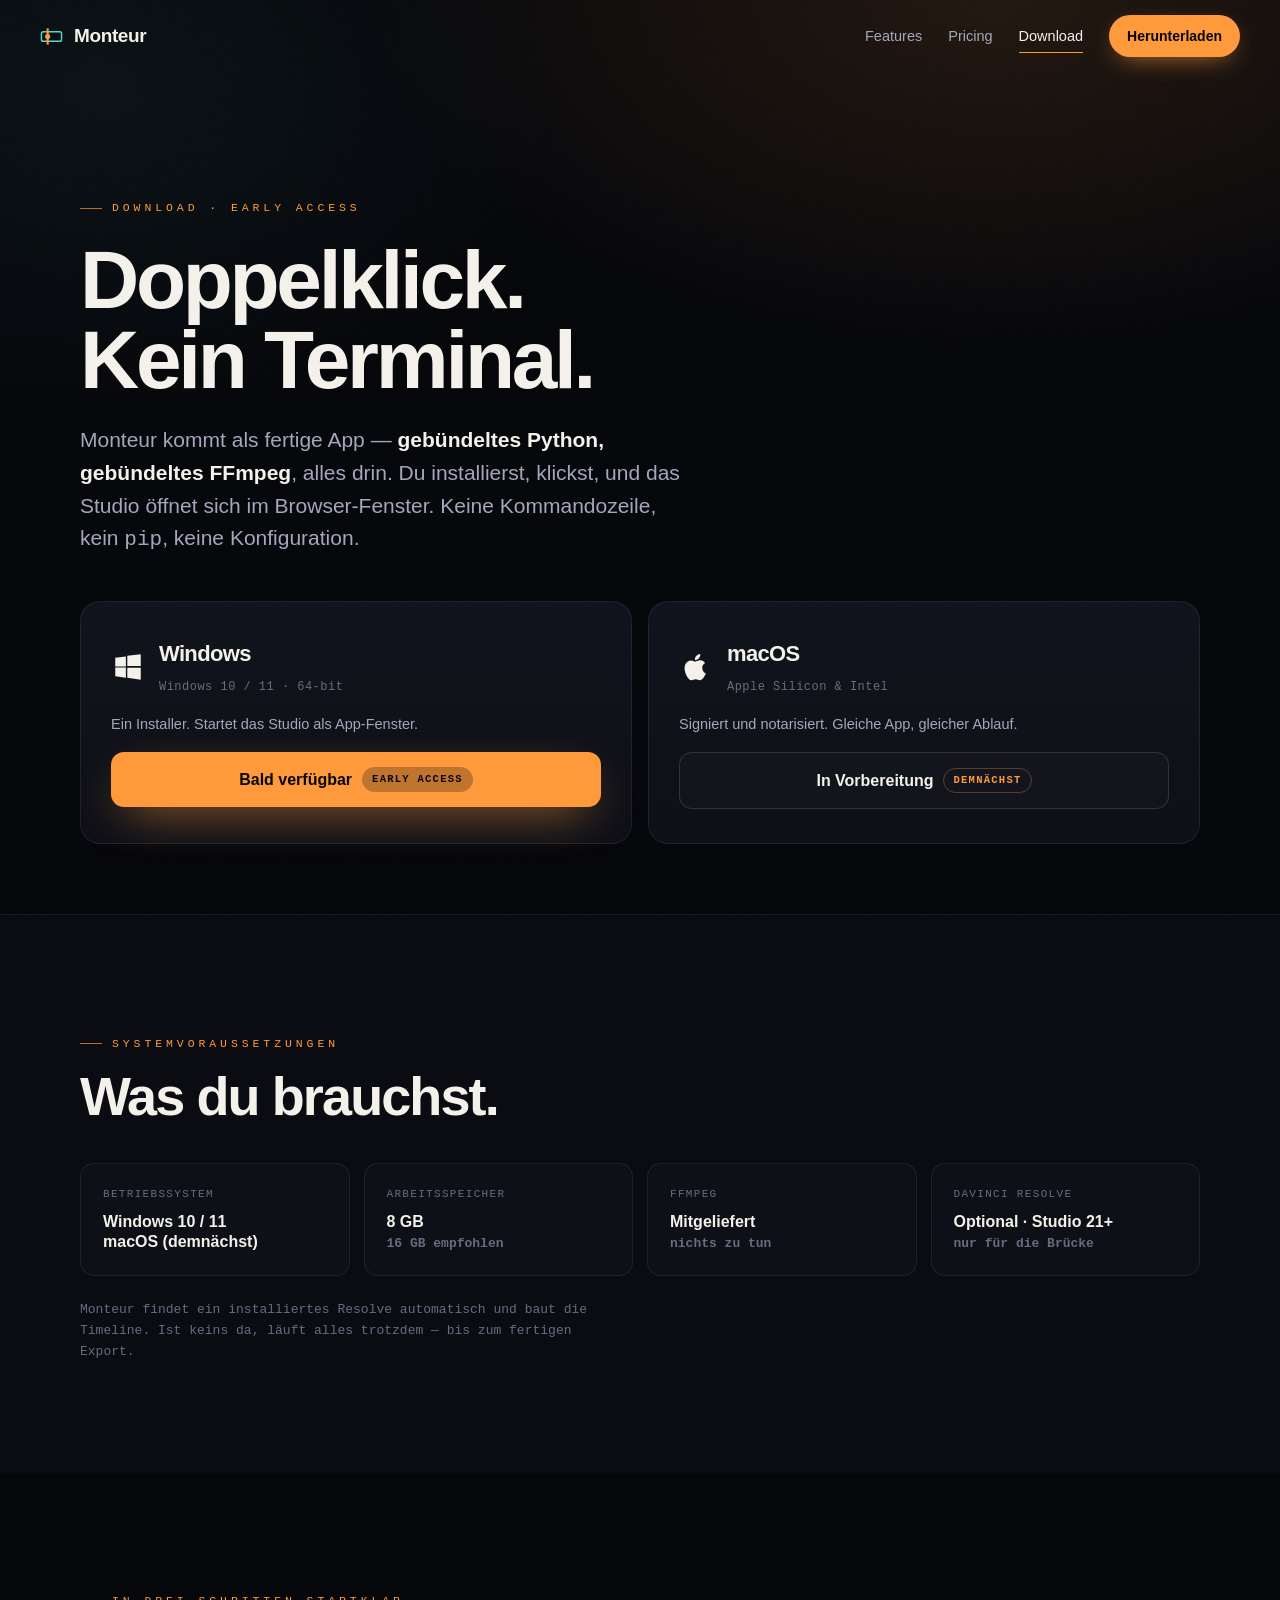
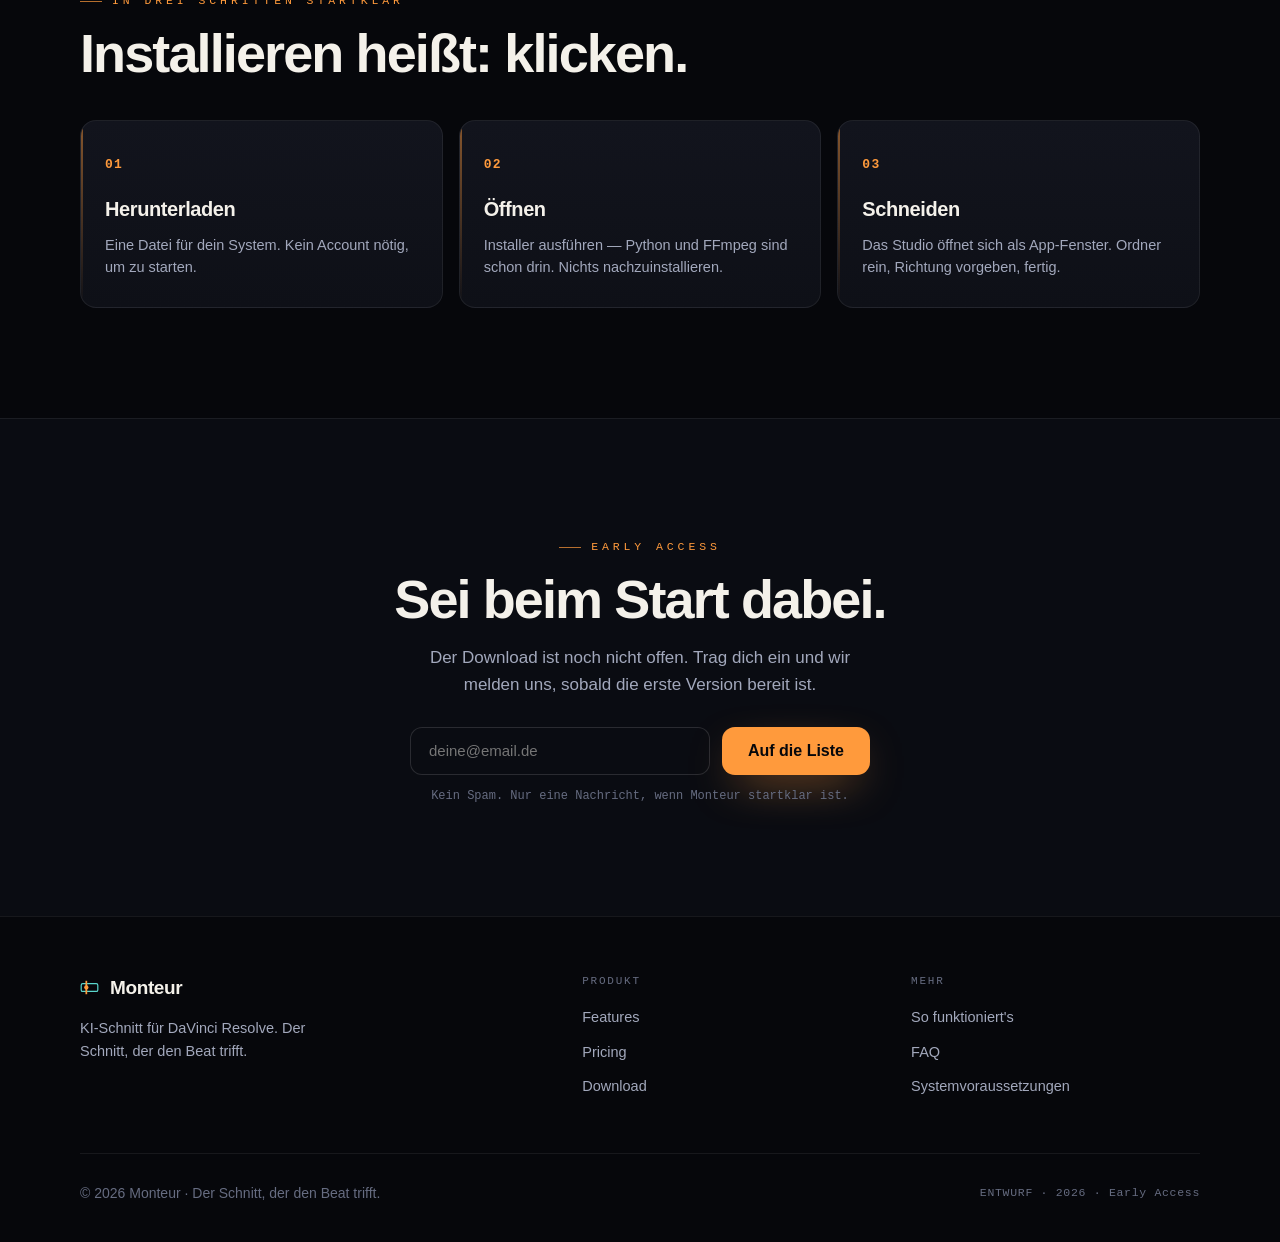
==== site/download.html @ 66c6a286 "Marketing site: multi-page commercial build (Home / Features / Pricing / Download) Turned the single" ====
<!doctype html>
<html lang="de">
<head>
<meta charset="utf-8">
<meta name="viewport" content="width=device-width, initial-scale=1">
<title>Download — Monteur</title>
<meta name="description" content="Monteur herunterladen: Windows und macOS, Early Access. Kein Terminal, keine Python-Installation — Doppelklick, und das Studio öffnet sich.">
<link rel="stylesheet" href="assets/monteur.css">
</head>
<body>
<div class="grain" aria-hidden="true"></div>

<header class="top" id="top">
  <a class="brand" href="index.html"><svg class="glyph" viewBox="0 0 24 24" fill="none" aria-hidden="true"><rect x="1.5" y="7" width="21" height="10" rx="2" stroke="#5AD7CD" stroke-width="1.5"/><line x1="8" y1="3.5" x2="8" y2="20.5" stroke="#FF9A3C" stroke-width="2.2"/><circle cx="8" cy="12" r="2.7" fill="#FF9A3C"/></svg> Monteur</a>
  <nav>
    <a class="lnk" href="features.html">Features</a>
    <a class="lnk" href="pricing.html">Pricing</a>
    <a class="lnk" href="download.html" aria-current="page">Download</a>
    <a class="pill" href="#get">Herunterladen</a>
  </nav>
  <button class="burger" aria-label="Menü öffnen"><span></span><span></span><span></span></button>
</header>
<div class="mobile-nav">
  <a href="features.html">Features</a><a href="pricing.html">Pricing</a><a href="download.html">Download</a><a class="pill" href="#get">Herunterladen</a>
</div>

<main>
  <!-- HERO -->
  <section class="page-hero" id="get">
    <div class="wrap">
      <span class="eyebrow rise">Download · Early Access</span>
      <h1 class="rise d1">Doppelklick.<br>Kein Terminal.</h1>
      <p class="sub rise d2">Monteur kommt als fertige App — <b>gebündeltes Python, gebündeltes FFmpeg</b>, alles drin. Du installierst, klickst, und das Studio öffnet sich im Browser-Fenster. Keine Kommandozeile, kein <span style="font-family:var(--mono);color:var(--haze)">pip</span>, keine Konfiguration.</p>

      <div class="dl-cards rise d2">
        <div class="dl-card">
          <div class="os">
            <svg viewBox="0 0 24 24" fill="currentColor"><path d="M3 5.5l7.5-1v7.2H3V5.5zm0 13l7.5 1v-7.1H3v6.1zm8.5 1.1L21 21v-8.4h-9.5v7zM11.5 4L21 3v8.3h-9.5V4z"/></svg>
            <div><h3>Windows</h3><span class="meta">Windows 10 / 11 · 64-bit</span></div>
          </div>
          <p style="color:var(--haze);font-size:14.5px;line-height:1.5">Ein Installer. Startet das Studio als App-Fenster.</p>
          <a class="btn btn-primary" href="#waitlist" style="pointer-events:auto">Bald verfügbar <span class="badge-soon" style="color:var(--void);border-color:transparent;background:rgba(6,7,11,.25)">Early Access</span></a>
        </div>
        <div class="dl-card">
          <div class="os">
            <svg viewBox="0 0 24 24" fill="currentColor"><path d="M16.4 12.6c0-2.3 1.9-3.4 2-3.5-1.1-1.6-2.8-1.8-3.4-1.8-1.4-.1-2.8.9-3.5.9-.7 0-1.9-.8-3-.8-1.6 0-3 .9-3.8 2.3-1.6 2.8-.4 7 1.2 9.3.8 1.1 1.7 2.4 2.9 2.3 1.2 0 1.6-.7 3-.7 1.4 0 1.8.7 3 .7 1.2 0 2-1.1 2.8-2.2.9-1.3 1.2-2.5 1.3-2.6-.1 0-2.4-1-2.4-3.6zM14.1 5.8c.6-.8 1.1-1.9.9-3-.9 0-2.1.6-2.8 1.4-.6.7-1.1 1.8-1 2.9 1 .1 2.1-.5 2.9-1.3z"/></svg>
            <div><h3>macOS</h3><span class="meta">Apple Silicon & Intel</span></div>
          </div>
          <p style="color:var(--haze);font-size:14.5px;line-height:1.5">Signiert und notarisiert. Gleiche App, gleicher Ablauf.</p>
          <a class="btn btn-ghost" href="#waitlist">In Vorbereitung <span class="badge-soon">Demnächst</span></a>
        </div>
      </div>
    </div>
  </section>

  <!-- REQUIREMENTS -->
  <section class="section bordered inked">
    <div class="wrap">
      <span class="eyebrow rise">Systemvoraussetzungen</span>
      <h2 class="h2 rise d1" style="margin-top:16px">Was du brauchst.</h2>
      <div class="req rise d2">
        <div class="r"><div class="rk">Betriebssystem</div><div class="rv">Windows 10 / 11<br>macOS (demnächst)</div></div>
        <div class="r"><div class="rk">Arbeitsspeicher</div><div class="rv">8 GB<br><span style="color:var(--haze-dim);font-size:13px;font-family:var(--mono)">16 GB empfohlen</span></div></div>
        <div class="r"><div class="rk">FFmpeg</div><div class="rv">Mitgeliefert<br><span style="color:var(--haze-dim);font-size:13px;font-family:var(--mono)">nichts zu tun</span></div></div>
        <div class="r"><div class="rk">DaVinci Resolve</div><div class="rv">Optional · Studio 21+<br><span style="color:var(--haze-dim);font-size:13px;font-family:var(--mono)">nur für die Brücke</span></div></div>
      </div>
      <p class="rise d2" style="margin-top:24px;color:var(--haze-dim);font-family:var(--mono);font-size:13px;max-width:70ch;line-height:1.6">Monteur findet ein installiertes Resolve automatisch und baut die Timeline. Ist keins da, läuft alles trotzdem — bis zum fertigen Export.</p>
    </div>
  </section>

  <!-- INSTALL STEPS -->
  <section class="section">
    <div class="wrap">
      <span class="eyebrow rise">In drei Schritten startklar</span>
      <h2 class="h2 rise d1" style="margin-top:16px">Installieren heißt: klicken.</h2>
      <div class="flow" style="grid-template-columns:repeat(3,1fr)">
        <div class="step rise"><span class="rail"></span><h3>Herunterladen</h3><p>Eine Datei für dein System. Kein Account nötig, um zu starten.</p></div>
        <div class="step rise d1"><span class="rail"></span><h3>Öffnen</h3><p>Installer ausführen — Python und FFmpeg sind schon drin. Nichts nachzuinstallieren.</p></div>
        <div class="step rise d2"><span class="rail"></span><h3>Schneiden</h3><p>Das Studio öffnet sich als App-Fenster. Ordner rein, Richtung vorgeben, fertig.</p></div>
      </div>
    </div>
  </section>

  <!-- WAITLIST -->
  <section class="section bordered inked" id="waitlist">
    <div class="wrap" style="text-align:center">
      <span class="eyebrow center rise">Early Access</span>
      <h2 class="h2 rise d1" style="margin-top:16px">Sei beim Start dabei.</h2>
      <p class="rise d2" style="max-width:46ch;margin:18px auto 0;color:var(--haze);font-size:17px">Der Download ist noch nicht offen. Trag dich ein und wir melden uns, sobald die erste Version bereit ist.</p>
      <form class="waitlist rise d2" style="margin-inline:auto;justify-content:center">
        <input type="email" placeholder="deine@email.de" aria-label="E-Mail-Adresse" required>
        <button class="btn btn-primary" type="submit">Auf die Liste</button>
      </form>
      <p class="waitlist-note rise d2" style="text-align:center">Kein Spam. Nur eine Nachricht, wenn Monteur startklar ist.</p>
    </div>
  </section>
</main>

<footer>
  <div class="wrap">
    <div class="foot-grid">
      <div class="about"><span class="brand"><svg class="glyph" viewBox="0 0 24 24" fill="none" aria-hidden="true" style="width:19px;height:19px"><rect x="1.5" y="7" width="21" height="10" rx="2" stroke="#5AD7CD" stroke-width="1.5"/><line x1="8" y1="3.5" x2="8" y2="20.5" stroke="#FF9A3C" stroke-width="2.2"/><circle cx="8" cy="12" r="2.7" fill="#FF9A3C"/></svg> Monteur</span><p>KI-Schnitt für DaVinci Resolve. Der Schnitt, der den Beat trifft.</p></div>
      <div class="foot-col"><h4>Produkt</h4><a href="features.html">Features</a><a href="pricing.html">Pricing</a><a href="download.html">Download</a></div>
      <div class="foot-col"><h4>Mehr</h4><a href="features.html#ablauf">So funktioniert's</a><a href="pricing.html#faq">FAQ</a><a href="download.html">Systemvoraussetzungen</a></div>
    </div>
    <div class="foot-bottom"><span>© 2026 Monteur · Der Schnitt, der den Beat trifft.</span><span class="mono">ENTWURF · 2026 · Early Access</span></div>
  </div>
</footer>

<script src="assets/monteur.js" defer></script>
</body>
</html>
---- site/assets/monteur.css ----
/* ═══════════════════════════════════════════════════════════
   MONTEUR — shared design system (2026)
   Dark grading-suite world · single ember accent · mono data.
   Used across index / features / pricing / download.
   ═══════════════════════════════════════════════════════════ */
:root{
  --void:#06070B; --ink:#0A0C12; --ink-2:#0E1017;
  --panel:#12141D; --panel-2:#171A24;
  --line:rgba(255,255,255,.07); --line-2:rgba(255,255,255,.13);
  --ember:#FF9A3C; --ember-hi:#FFB463; --ember-deep:#F0791E;
  --pulse:#5AD7CD; --chalk:#F4F1EA; --haze:#A2A8BC; --haze-dim:#666C81;
  --glass:rgba(18,20,29,.55);
  --good:#5AD79A; --max:1200px;
  --sans:"Helvetica Neue",Helvetica,"Segoe UI",Arial,system-ui,sans-serif;
  --serif:"Iowan Old Style","Palatino Linotype",Palatino,Georgia,"Times New Roman",serif;
  --mono:ui-monospace,"SF Mono","JetBrains Mono",Menlo,"Roboto Mono",monospace;
  --e-out:cubic-bezier(.16,1,.3,1);
}
*{box-sizing:border-box}
html{-webkit-text-size-adjust:100%;scroll-behavior:smooth}
body{
  margin:0;background:var(--void);color:var(--haze);
  font-family:var(--sans);font-size:17px;line-height:1.6;
  -webkit-font-smoothing:antialiased;text-rendering:optimizeLegibility;overflow-x:hidden;
}
::selection{background:rgba(255,154,60,.3);color:var(--chalk)}
a{color:inherit;text-decoration:none}
canvas{display:block}
img{max-width:100%}
h1,h2,h3{margin:0;color:var(--chalk);font-weight:800;letter-spacing:-.03em;text-wrap:balance}
p{margin:0}

/* grain */
.grain{position:fixed;inset:-50%;z-index:1;pointer-events:none;background-image:var(--grain);background-size:180px;opacity:.05;mix-blend-mode:overlay;animation:grain 6s steps(6) infinite}
@keyframes grain{0%{transform:translate(0,0)}10%{transform:translate(-4%,-4%)}30%{transform:translate(3%,-2%)}50%{transform:translate(-2%,3%)}70%{transform:translate(4%,2%)}90%{transform:translate(-3%,-3%)}100%{transform:translate(0,0)}}

/* helpers */
.wrap{max-width:var(--max);margin:0 auto;padding:0 clamp(20px,4vw,40px);position:relative;z-index:2}
.eyebrow{font-family:var(--mono);font-size:11.5px;letter-spacing:.34em;text-transform:uppercase;color:var(--ember);font-weight:500;display:inline-flex;align-items:center;gap:10px}
.eyebrow::before{content:"";width:22px;height:1px;background:var(--ember);opacity:.7}
.eyebrow.center{justify-content:center}
.lead{font-size:19px;line-height:1.7;color:var(--haze);max-width:58ch}
.rise{opacity:0;transform:translateY(28px);transition:opacity .9s var(--e-out),transform .9s var(--e-out)}
.rise.in{opacity:1;transform:none}
.rise.d1{transition-delay:.08s}.rise.d2{transition-delay:.16s}.rise.d3{transition-delay:.24s}
.mono-tag{font-family:var(--mono);font-size:11px;letter-spacing:.14em;color:var(--haze-dim);text-transform:uppercase}

/* ═══ NAV ═══ */
.top{position:fixed;top:0;left:0;right:0;z-index:60;display:flex;align-items:center;justify-content:space-between;padding:15px clamp(20px,4vw,40px);transition:background .4s,backdrop-filter .4s,border-color .4s;border-bottom:1px solid transparent}
.top.stuck{background:var(--glass);backdrop-filter:blur(14px) saturate(1.4);border-bottom:1px solid var(--line)}
.brand{display:flex;align-items:center;gap:11px;color:var(--chalk);font-weight:800;letter-spacing:-.02em;font-size:19px}
.brand .glyph{width:23px;height:23px;flex:0 0 auto}
.top nav{display:flex;gap:26px;align-items:center}
.top nav a.lnk{font-size:14.5px;color:var(--haze);transition:color .2s;position:relative}
.top nav a.lnk:hover,.top nav a.lnk[aria-current="page"]{color:var(--chalk)}
.top nav a.lnk::after{content:"";position:absolute;left:0;bottom:-5px;width:0;height:1px;background:var(--ember);transition:width .3s var(--e-out)}
.top nav a.lnk:hover::after,.top nav a.lnk[aria-current="page"]::after{width:100%}
.pill{font-size:14px;font-weight:600;color:var(--void);background:var(--ember);padding:10px 18px;border-radius:999px;transition:transform .18s var(--e-out),box-shadow .3s;box-shadow:0 8px 26px -10px rgba(255,154,60,.8);white-space:nowrap}
.pill:hover{transform:translateY(-2px);box-shadow:0 14px 34px -10px rgba(255,154,60,.95);color:var(--void)}
.burger{display:none;flex-direction:column;gap:5px;background:none;border:0;cursor:pointer;padding:8px}
.burger span{width:22px;height:2px;background:var(--chalk);transition:.3s}
.mobile-nav{position:fixed;inset:0;z-index:55;background:rgba(6,7,11,.96);backdrop-filter:blur(10px);display:flex;flex-direction:column;justify-content:center;align-items:center;gap:28px;opacity:0;pointer-events:none;transition:opacity .35s}
.mobile-nav.open{opacity:1;pointer-events:auto}
.mobile-nav a{font-size:26px;font-weight:700;color:var(--chalk);letter-spacing:-.02em}
.mobile-nav a.pill{font-size:16px}
@media(max-width:820px){.top nav .lnk,.top nav .pill{display:none}.burger{display:flex}}

/* buttons */
.btn{display:inline-flex;align-items:center;gap:10px;font-weight:700;font-size:16px;padding:15px 26px;border-radius:13px;transition:transform .18s var(--e-out),background .25s,border-color .25s,box-shadow .3s;cursor:pointer}
.btn svg{width:17px;height:17px}
.btn-primary{background:var(--ember);color:var(--void);box-shadow:0 16px 46px -16px rgba(255,154,60,.8);border:0}
.btn-primary:hover{transform:translateY(-2px);background:var(--ember-hi)}
.btn-ghost{border:1px solid var(--line-2);color:var(--chalk);background:rgba(255,255,255,.02)}
.btn-ghost:hover{border-color:var(--ember);transform:translateY(-2px)}
.cta-row{display:flex;gap:14px;flex-wrap:wrap}

/* ═══ PAGE HERO (subpages) ═══ */
.page-hero{position:relative;padding:clamp(130px,18vw,190px) 0 clamp(40px,6vw,70px);overflow:hidden}
.page-hero::before{content:"";position:absolute;inset:0;z-index:0;pointer-events:none;background:radial-gradient(90% 70% at 78% 0%,rgba(255,154,60,.12),transparent 55%),radial-gradient(60% 60% at 8% 10%,rgba(90,215,205,.06),transparent 60%)}
.page-hero h1{font-size:clamp(40px,7vw,82px);line-height:.98;letter-spacing:-.04em;margin-top:22px}
.page-hero .sub{margin-top:24px;font-size:clamp(17px,2vw,21px);line-height:1.55;max-width:52ch;color:var(--haze)}
.page-hero .sub b{color:var(--chalk);font-weight:600}

/* section shells */
.section{padding:clamp(70px,9vw,110px) 0;position:relative;z-index:2}
.section.bordered{border-top:1px solid var(--line)}
.section.inked{background:var(--ink)}
.sec-head{display:flex;align-items:flex-end;justify-content:space-between;gap:24px;flex-wrap:wrap;margin-bottom:38px}
.sec-head h2{font-size:clamp(30px,5.2vw,54px);line-height:1;letter-spacing:-.035em}
.sec-head p{max-width:34ch;color:var(--haze);font-size:16px}
.h2{font-size:clamp(30px,5.2vw,54px);line-height:1;letter-spacing:-.035em}

/* ═══ BENTO ═══ */
.bento{display:grid;grid-template-columns:repeat(4,1fr);gap:14px;grid-auto-rows:200px}
.tile{position:relative;border:1px solid var(--line);border-radius:18px;overflow:hidden;background:linear-gradient(180deg,var(--panel),var(--ink-2));transition:transform .5s var(--e-out),border-color .4s,box-shadow .5s;display:flex;flex-direction:column;justify-content:flex-end;isolation:isolate}
.tile canvas{position:absolute;inset:0;width:100%;height:100%;z-index:0;opacity:.9;transition:opacity .5s}
.tile .scrim{position:absolute;inset:0;z-index:1;pointer-events:none;background:linear-gradient(180deg,rgba(10,12,18,0) 30%,rgba(8,9,14,.72) 78%,rgba(8,9,14,.92))}
.tile .body{position:relative;z-index:2;padding:22px}
.tile .idx{font-family:var(--mono);font-size:11px;letter-spacing:.16em;color:var(--ember)}
.tile h3{font-size:clamp(19px,2.2vw,25px);line-height:1.08;margin:9px 0 8px;letter-spacing:-.025em}
.tile p{font-size:14px;line-height:1.5;color:var(--haze);max-width:38ch}
.tile .stat{margin-top:12px;font-family:var(--mono);font-size:12px;color:var(--haze-dim)}
.tile .stat b{color:var(--pulse);font-weight:600}
.tile:hover{transform:translateY(-6px);border-color:var(--line-2);box-shadow:0 40px 70px -40px rgba(0,0,0,.9),0 0 0 1px rgba(255,154,60,.18)}
.tile:hover canvas{opacity:1}
.tile.big{grid-column:span 2;grid-row:span 2}
.tile.wide{grid-column:span 2}
.tile.tall{grid-row:span 2}
@media(max-width:900px){.bento{grid-template-columns:repeat(2,1fr);grid-auto-rows:190px}.tile.big{grid-column:span 2;grid-row:span 2}.tile.wide{grid-column:span 2}.tile.tall{grid-row:span 1;grid-column:span 1}}
@media(max-width:560px){.bento{grid-template-columns:1fr;grid-auto-rows:180px}.tile.big,.tile.wide,.tile.tall{grid-column:span 1;grid-row:span 1}.tile.big{grid-row:span 2}}

/* ═══ MARQUEE ═══ */
.marquee{border-top:1px solid var(--line);border-bottom:1px solid var(--line);padding:22px 0;overflow:hidden;white-space:nowrap;background:var(--ink);position:relative;z-index:2;-webkit-mask-image:linear-gradient(90deg,transparent,#000 8%,#000 92%,transparent);mask-image:linear-gradient(90deg,transparent,#000 8%,#000 92%,transparent)}
.marquee .track{display:inline-block;animation:scroll 34s linear infinite}
.marquee span{font-size:clamp(22px,4vw,40px);font-weight:800;letter-spacing:-.02em;color:var(--chalk);padding:0 30px}
.marquee span .dot{color:var(--ember)}
.marquee span.o{color:transparent;-webkit-text-stroke:1px var(--haze-dim)}
@keyframes scroll{from{transform:translateX(0)}to{transform:translateX(-50%)}}

/* ═══ FORMULA ═══ */
.formula{padding:clamp(80px,11vw,140px) 0;text-align:center;position:relative;z-index:2}
.formula .expr{font-size:clamp(30px,6vw,68px);font-weight:800;color:var(--chalk);letter-spacing:-.04em;display:flex;gap:.4ch;justify-content:center;flex-wrap:wrap;line-height:1.05;margin-top:26px}
.formula .expr b{color:var(--ember)}
.formula .expr .x{color:var(--haze-dim);font-weight:300}
.formula p{margin:26px auto 0;max-width:54ch;color:var(--haze);font-size:18px}

/* ═══ WORKFLOW ═══ */
.flow{display:grid;grid-template-columns:repeat(4,1fr);gap:16px;margin-top:40px;counter-reset:step}
.step{position:relative;padding:28px 24px;border:1px solid var(--line);border-radius:16px;background:linear-gradient(180deg,var(--panel),var(--ink-2));overflow:hidden;transition:transform .5s var(--e-out),border-color .4s}
.step:hover{transform:translateY(-5px);border-color:var(--line-2)}
.step::before{counter-increment:step;content:"0" counter(step);font-family:var(--mono);font-size:13px;font-weight:600;color:var(--ember);letter-spacing:.1em}
.step h3{font-size:20px;margin:16px 0 9px;letter-spacing:-.02em}
.step p{font-size:14.5px;color:var(--haze);line-height:1.55}
.step .rail{position:absolute;left:0;top:0;height:100%;width:2px;background:linear-gradient(var(--ember),transparent);opacity:.5}
@media(max-width:860px){.flow{grid-template-columns:1fr 1fr}}
@media(max-width:480px){.flow{grid-template-columns:1fr}}

/* ═══ PRINCIPLES / CARDS ═══ */
.grid3{display:grid;grid-template-columns:repeat(3,1fr);gap:14px;margin-top:40px}
.cell{padding:32px 28px;border:1px solid var(--line);border-radius:16px;background:var(--glass);backdrop-filter:blur(8px);transition:transform .5s var(--e-out),border-color .4s}
.cell:hover{transform:translateY(-5px);border-color:var(--line-2)}
.cell .mk{width:30px;height:30px;color:var(--ember);margin-bottom:18px}
.cell h3{font-size:19px;margin-bottom:10px;letter-spacing:-.02em}
.cell p{font-size:15px;color:var(--haze);line-height:1.55}
@media(max-width:760px){.grid3{grid-template-columns:1fr}}

/* ═══ READOUT ═══ */
.readout{border:1px solid var(--line);border-radius:16px;overflow:hidden;margin-top:36px;font-family:var(--mono)}
.readout .row{display:flex;justify-content:space-between;gap:20px;align-items:baseline;padding:18px 26px;border-top:1px solid var(--line);font-size:14px;transition:background .3s}
.readout .row:first-child{border-top:0}
.readout .row:hover{background:rgba(255,255,255,.02)}
.readout .k{color:var(--haze-dim);letter-spacing:.05em}
.readout .v{color:var(--chalk);font-weight:600;text-align:right}
.readout .v em{color:var(--pulse);font-style:normal}

/* ═══ PRICING ═══ */
.notice{display:inline-flex;align-items:center;gap:10px;font-family:var(--mono);font-size:12px;letter-spacing:.06em;color:var(--ember);background:rgba(255,154,60,.08);border:1px solid rgba(255,154,60,.22);padding:9px 16px;border-radius:999px}
.billing-toggle{display:inline-flex;align-items:center;gap:0;margin-top:30px;border:1px solid var(--line);border-radius:999px;padding:4px;background:var(--ink)}
.billing-toggle button{font-family:var(--sans);font-size:14px;font-weight:600;color:var(--haze);background:none;border:0;padding:9px 20px;border-radius:999px;cursor:pointer;transition:.3s}
.billing-toggle button.on{background:var(--ember);color:var(--void)}
.billing-toggle .save{font-family:var(--mono);font-size:11px;color:var(--good);margin-left:2px}
.tiers{display:grid;grid-template-columns:repeat(3,1fr);gap:16px;margin-top:44px;align-items:stretch}
.tier{position:relative;display:flex;flex-direction:column;border:1px solid var(--line);border-radius:20px;padding:32px 28px;background:linear-gradient(180deg,var(--panel),var(--ink-2));transition:transform .5s var(--e-out),border-color .4s}
.tier:hover{transform:translateY(-6px);border-color:var(--line-2)}
.tier.featured{border-color:rgba(255,154,60,.45);box-shadow:0 40px 90px -50px rgba(255,154,60,.4)}
.tier.featured::before{content:"Am beliebtesten";position:absolute;top:-11px;left:28px;font-family:var(--mono);font-size:10.5px;letter-spacing:.14em;text-transform:uppercase;color:var(--void);background:var(--ember);padding:5px 12px;border-radius:999px}
.tier .name{font-size:20px;font-weight:800;color:var(--chalk);letter-spacing:-.02em}
.tier .tag{font-size:14px;color:var(--haze);margin-top:6px;min-height:42px}
.tier .price{display:flex;align-items:baseline;gap:6px;margin:22px 0 4px}
.tier .price .amt{font-size:clamp(38px,5vw,52px);font-weight:800;color:var(--chalk);letter-spacing:-.04em;font-variant-numeric:tabular-nums}
.tier .price .per{font-size:14px;color:var(--haze-dim);font-family:var(--mono)}
.tier .price .ph{font-family:var(--mono);font-size:11px;color:var(--ember);align-self:flex-start;margin-top:6px}
.tier ul{list-style:none;padding:0;margin:24px 0 28px;display:flex;flex-direction:column;gap:12px}
.tier li{display:flex;gap:11px;align-items:flex-start;font-size:14.5px;line-height:1.45;color:var(--haze)}
.tier li svg{width:17px;height:17px;flex:0 0 auto;margin-top:2px;color:var(--ember)}
.tier li.off{color:var(--haze-dim)}
.tier li.off svg{color:var(--haze-dim)}
.tier .btn{width:100%;justify-content:center;margin-top:auto}
@media(max-width:860px){.tiers{grid-template-columns:1fr;max-width:440px;margin-inline:auto}}

/* feature matrix */
.matrix{width:100%;border-collapse:collapse;margin-top:40px;font-size:14.5px}
.matrix th,.matrix td{padding:16px 18px;text-align:left;border-bottom:1px solid var(--line)}
.matrix thead th{font-family:var(--mono);font-size:11.5px;letter-spacing:.12em;text-transform:uppercase;color:var(--haze-dim);font-weight:500}
.matrix thead th:not(:first-child),.matrix td:not(:first-child){text-align:center}
.matrix tbody th{font-weight:600;color:var(--chalk);font-family:var(--sans)}
.matrix td .yes{color:var(--ember)}
.matrix td .no{color:var(--haze-dim)}
.matrix tbody tr:hover{background:rgba(255,255,255,.02)}
.matrix-scroll{overflow-x:auto;-webkit-overflow-scrolling:touch}
.matrix .col-feat{color:var(--ember)}

/* FAQ */
.faq{margin-top:40px;border-top:1px solid var(--line)}
.faq details{border-bottom:1px solid var(--line)}
.faq summary{list-style:none;cursor:pointer;padding:22px 4px;display:flex;justify-content:space-between;align-items:center;gap:20px;font-size:17px;font-weight:600;color:var(--chalk);transition:color .2s}
.faq summary::-webkit-details-marker{display:none}
.faq summary:hover{color:var(--ember)}
.faq summary .ic{width:20px;height:20px;flex:0 0 auto;color:var(--ember);transition:transform .3s}
.faq details[open] summary .ic{transform:rotate(45deg)}
.faq .ans{padding:0 4px 24px;color:var(--haze);font-size:15.5px;line-height:1.65;max-width:70ch}

/* ═══ DOWNLOAD ═══ */
.dl-cards{display:grid;grid-template-columns:1fr 1fr;gap:16px;margin-top:44px}
.dl-card{border:1px solid var(--line);border-radius:20px;padding:34px 30px;background:linear-gradient(180deg,var(--panel),var(--ink-2));display:flex;flex-direction:column;gap:16px;transition:transform .5s var(--e-out),border-color .4s}
.dl-card:hover{transform:translateY(-5px);border-color:var(--line-2)}
.dl-card .os{display:flex;align-items:center;gap:14px}
.dl-card .os svg{width:34px;height:34px;color:var(--chalk)}
.dl-card .os h3{font-size:22px}
.dl-card .meta{font-family:var(--mono);font-size:12px;color:var(--haze-dim);letter-spacing:.04em}
.dl-card .btn{width:100%;justify-content:center}
.badge-soon{font-family:var(--mono);font-size:10.5px;letter-spacing:.12em;text-transform:uppercase;color:var(--ember);border:1px solid rgba(255,154,60,.3);padding:3px 9px;border-radius:999px}
@media(max-width:680px){.dl-cards{grid-template-columns:1fr}}
.req{display:grid;grid-template-columns:repeat(4,1fr);gap:14px;margin-top:40px}
.req .r{border:1px solid var(--line);border-radius:14px;padding:22px;background:var(--ink-2)}
.req .r .rk{font-family:var(--mono);font-size:11px;letter-spacing:.12em;text-transform:uppercase;color:var(--haze-dim)}
.req .r .rv{font-size:16px;color:var(--chalk);font-weight:600;margin-top:8px;line-height:1.3}
@media(max-width:820px){.req{grid-template-columns:1fr 1fr}}
@media(max-width:440px){.req{grid-template-columns:1fr}}

/* waitlist */
.waitlist{display:flex;gap:12px;margin-top:28px;max-width:460px;flex-wrap:wrap}
.waitlist input{flex:1;min-width:200px;background:var(--ink);border:1px solid var(--line-2);border-radius:12px;padding:14px 18px;color:var(--chalk);font-family:var(--sans);font-size:15px}
.waitlist input:focus{outline:none;border-color:var(--ember)}
.waitlist .btn{white-space:nowrap}
.waitlist-note{font-family:var(--mono);font-size:12px;color:var(--haze-dim);margin-top:12px}

/* ═══ FINALE ═══ */
.finale{padding:clamp(100px,14vw,170px) 0;text-align:center;position:relative;overflow:hidden;z-index:2}
.finale::before{content:"";position:absolute;inset:auto -20% -50% -20%;height:80%;z-index:0;background:radial-gradient(50% 100% at 50% 100%,rgba(255,154,60,.2),transparent 70%);pointer-events:none}
.finale .wrap{z-index:2}
.finale h2{font-size:clamp(34px,6.5vw,74px);line-height:.98;letter-spacing:-.04em}
.finale p{margin:22px auto 0;max-width:44ch;color:var(--haze);font-size:19px}
.finale .cta-row{justify-content:center}

/* ═══ FOOTER ═══ */
footer{border-top:1px solid var(--line);padding:56px 0 40px;color:var(--haze-dim);font-size:14px;position:relative;z-index:2}
.foot-grid{display:grid;grid-template-columns:1.6fr 1fr 1fr;gap:40px;margin-bottom:44px}
.foot-grid .about{max-width:34ch}
.foot-grid .about p{margin-top:14px;color:var(--haze);font-size:14.5px;line-height:1.6}
.foot-col h4{font-family:var(--mono);font-size:11px;letter-spacing:.16em;text-transform:uppercase;color:var(--haze-dim);margin:0 0 16px;font-weight:500}
.foot-col a{display:block;color:var(--haze);font-size:14.5px;margin-bottom:11px;transition:color .2s}
.foot-col a:hover{color:var(--ember)}
.foot-bottom{display:flex;justify-content:space-between;align-items:center;gap:20px;flex-wrap:wrap;border-top:1px solid var(--line);padding-top:28px}
.foot-bottom .mono{font-family:var(--mono);font-size:11.5px;letter-spacing:.06em}
@media(max-width:760px){.foot-grid{grid-template-columns:1fr 1fr}.foot-grid .about{grid-column:1/-1}}
@media(max-width:440px){.foot-grid{grid-template-columns:1fr}}

@media(prefers-reduced-motion:reduce){
  *{animation-duration:.001ms!important;animation-iteration-count:1!important;transition-duration:.001ms!important;scroll-behavior:auto!important}
  .rise{opacity:1!important;transform:none!important}
}
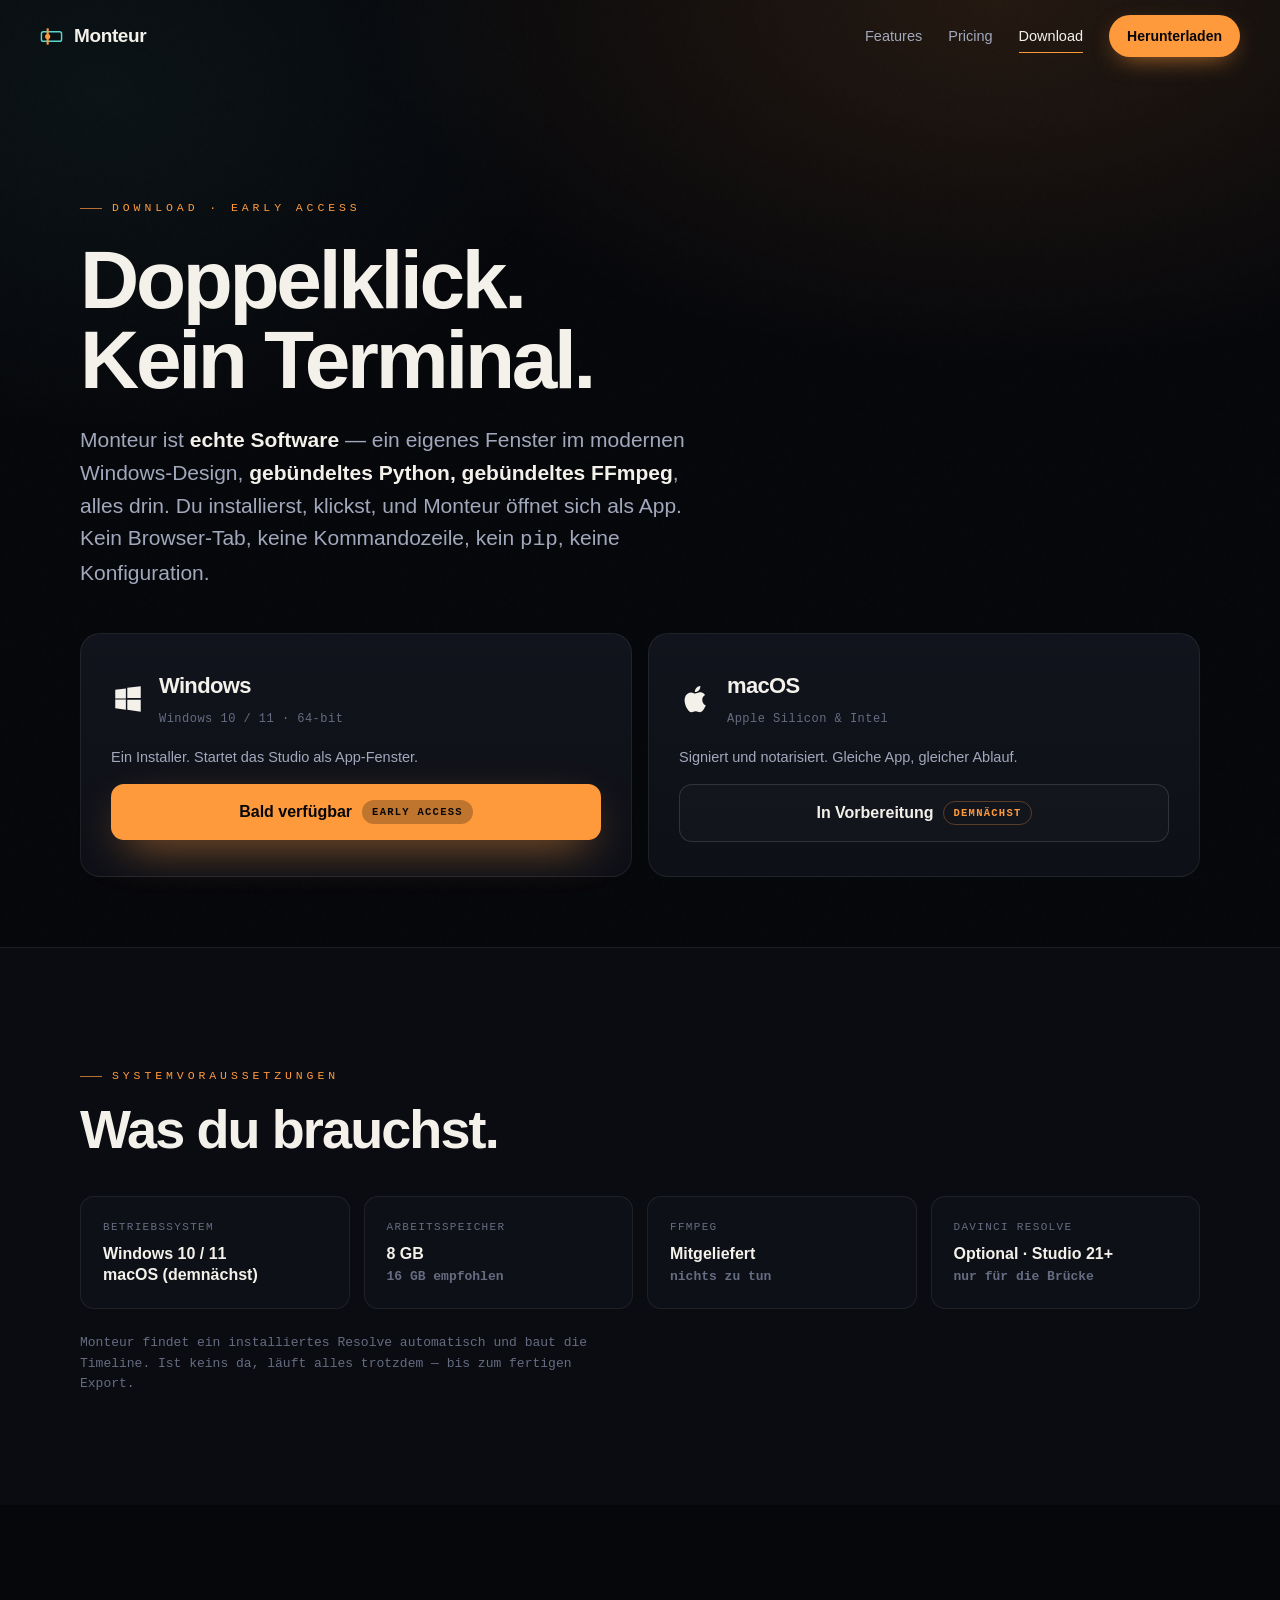
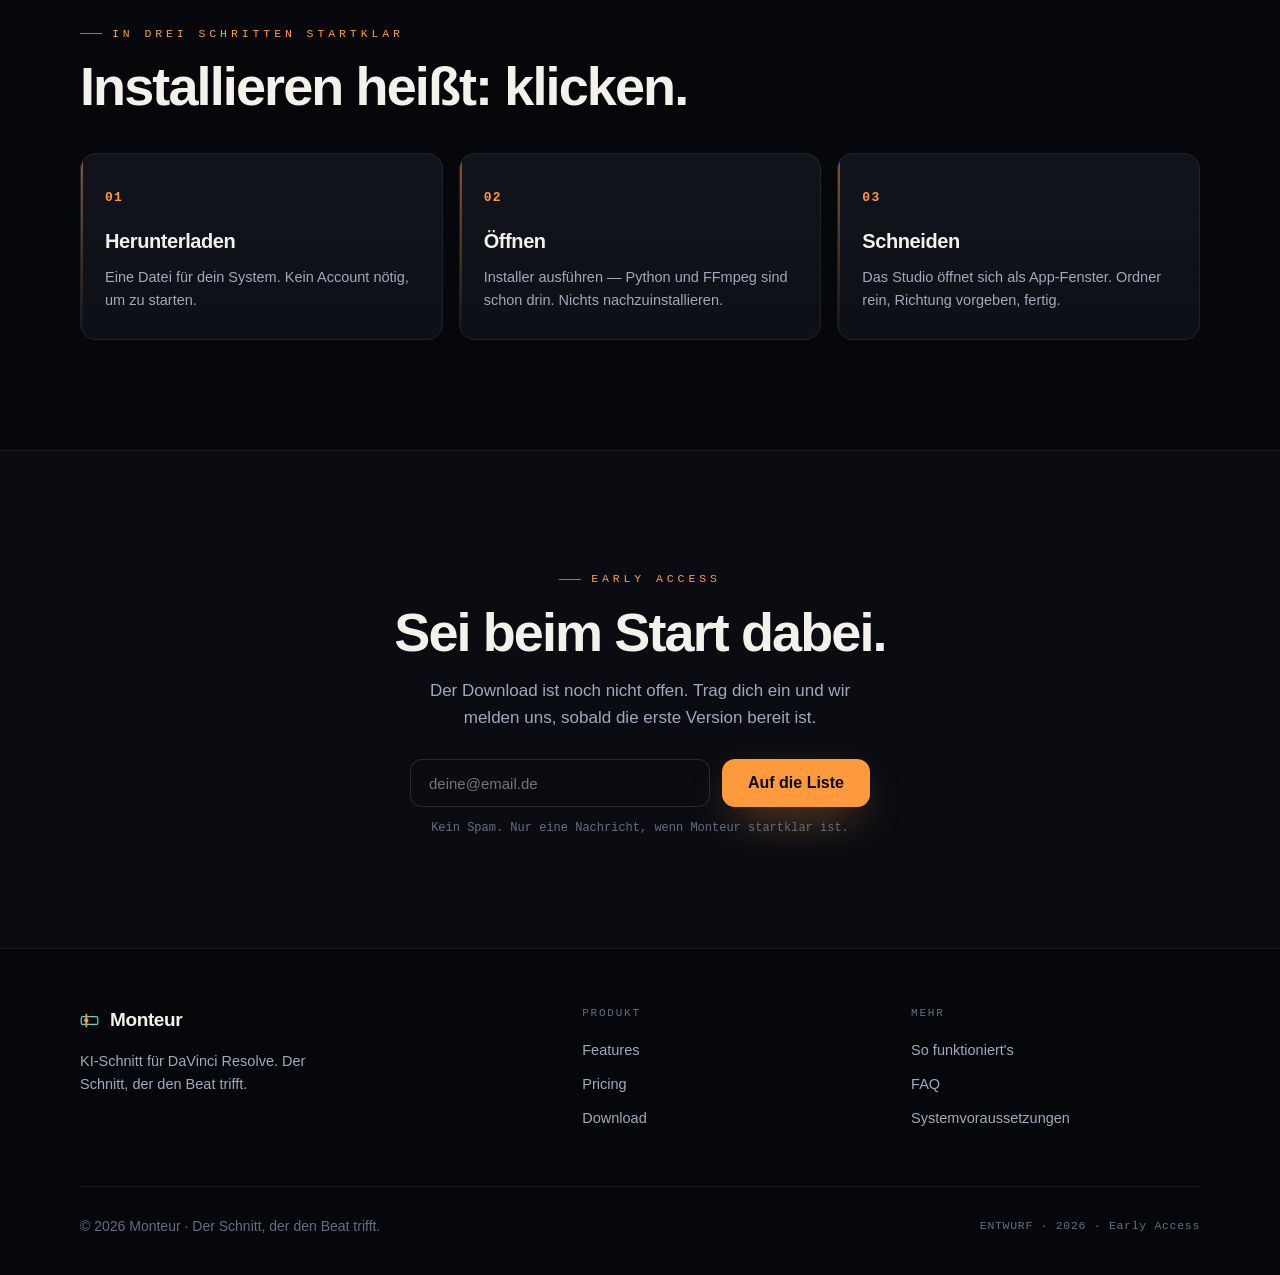
==== commit 8b4dbf70: "Site: promise real software in its own window, not a browser tab Download page now frames Monteur as" ====
--- a/site/download.html
+++ b/site/download.html
@@ -30,7 +30,7 @@
     <div class="wrap">
       <span class="eyebrow rise">Download · Early Access</span>
       <h1 class="rise d1">Doppelklick.<br>Kein Terminal.</h1>
-      <p class="sub rise d2">Monteur kommt als fertige App — <b>gebündeltes Python, gebündeltes FFmpeg</b>, alles drin. Du installierst, klickst, und das Studio öffnet sich im Browser-Fenster. Keine Kommandozeile, kein <span style="font-family:var(--mono);color:var(--haze)">pip</span>, keine Konfiguration.</p>
+      <p class="sub rise d2">Monteur ist <b>echte Software</b> — ein eigenes Fenster im modernen Windows-Design, <b>gebündeltes Python, gebündeltes FFmpeg</b>, alles drin. Du installierst, klickst, und Monteur öffnet sich als App. Kein Browser-Tab, keine Kommandozeile, kein <span style="font-family:var(--mono);color:var(--haze)">pip</span>, keine Konfiguration.</p>
 
       <div class="dl-cards rise d2">
         <div class="dl-card">
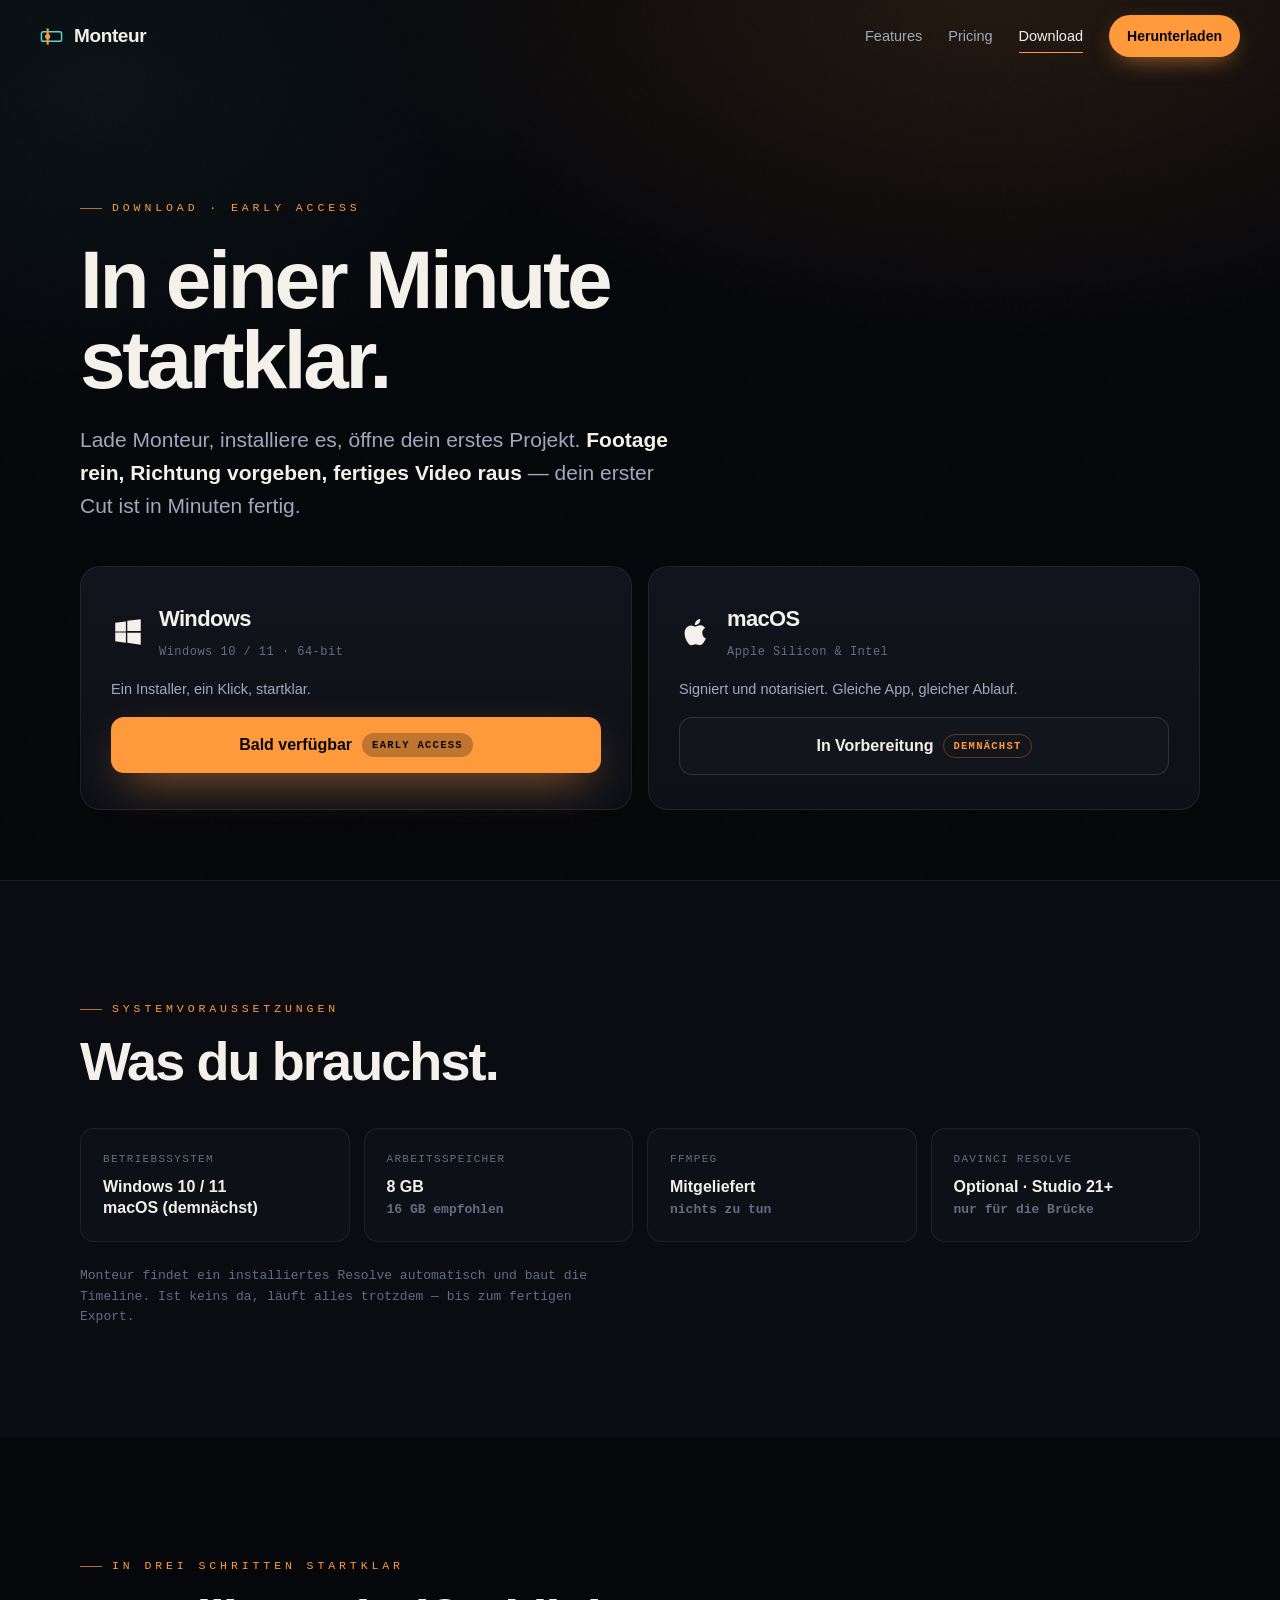
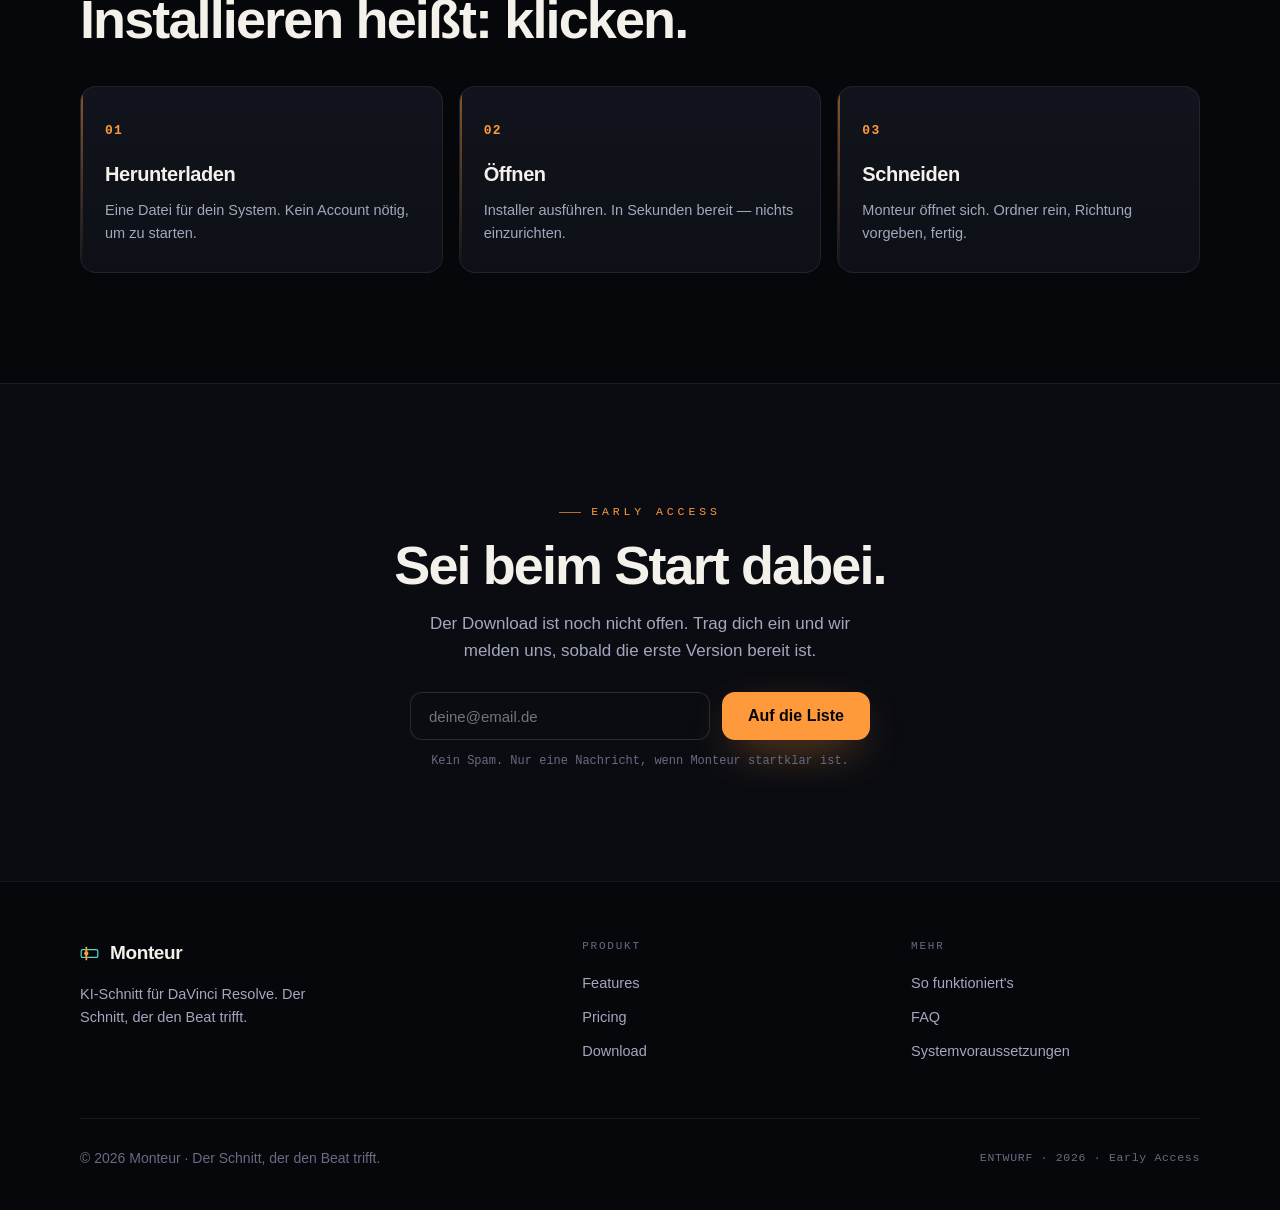
==== commit 6090a228: "Site: download page stops advertising the obvious A user assumes Monteur is real software in its own" ====
--- a/site/download.html
+++ b/site/download.html
@@ -29,8 +29,8 @@
   <section class="page-hero" id="get">
     <div class="wrap">
       <span class="eyebrow rise">Download · Early Access</span>
-      <h1 class="rise d1">Doppelklick.<br>Kein Terminal.</h1>
-      <p class="sub rise d2">Monteur ist <b>echte Software</b> — ein eigenes Fenster im modernen Windows-Design, <b>gebündeltes Python, gebündeltes FFmpeg</b>, alles drin. Du installierst, klickst, und Monteur öffnet sich als App. Kein Browser-Tab, keine Kommandozeile, kein <span style="font-family:var(--mono);color:var(--haze)">pip</span>, keine Konfiguration.</p>
+      <h1 class="rise d1">In einer Minute<br>startklar.</h1>
+      <p class="sub rise d2">Lade Monteur, installiere es, öffne dein erstes Projekt. <b>Footage rein, Richtung vorgeben, fertiges Video raus</b> — dein erster Cut ist in Minuten fertig.</p>
 
       <div class="dl-cards rise d2">
         <div class="dl-card">
@@ -38,7 +38,7 @@
             <svg viewBox="0 0 24 24" fill="currentColor"><path d="M3 5.5l7.5-1v7.2H3V5.5zm0 13l7.5 1v-7.1H3v6.1zm8.5 1.1L21 21v-8.4h-9.5v7zM11.5 4L21 3v8.3h-9.5V4z"/></svg>
             <div><h3>Windows</h3><span class="meta">Windows 10 / 11 · 64-bit</span></div>
           </div>
-          <p style="color:var(--haze);font-size:14.5px;line-height:1.5">Ein Installer. Startet das Studio als App-Fenster.</p>
+          <p style="color:var(--haze);font-size:14.5px;line-height:1.5">Ein Installer, ein Klick, startklar.</p>
           <a class="btn btn-primary" href="#waitlist" style="pointer-events:auto">Bald verfügbar <span class="badge-soon" style="color:var(--void);border-color:transparent;background:rgba(6,7,11,.25)">Early Access</span></a>
         </div>
         <div class="dl-card">
@@ -75,8 +75,8 @@
       <h2 class="h2 rise d1" style="margin-top:16px">Installieren heißt: klicken.</h2>
       <div class="flow" style="grid-template-columns:repeat(3,1fr)">
         <div class="step rise"><span class="rail"></span><h3>Herunterladen</h3><p>Eine Datei für dein System. Kein Account nötig, um zu starten.</p></div>
-        <div class="step rise d1"><span class="rail"></span><h3>Öffnen</h3><p>Installer ausführen — Python und FFmpeg sind schon drin. Nichts nachzuinstallieren.</p></div>
-        <div class="step rise d2"><span class="rail"></span><h3>Schneiden</h3><p>Das Studio öffnet sich als App-Fenster. Ordner rein, Richtung vorgeben, fertig.</p></div>
+        <div class="step rise d1"><span class="rail"></span><h3>Öffnen</h3><p>Installer ausführen. In Sekunden bereit — nichts einzurichten.</p></div>
+        <div class="step rise d2"><span class="rail"></span><h3>Schneiden</h3><p>Monteur öffnet sich. Ordner rein, Richtung vorgeben, fertig.</p></div>
       </div>
     </div>
   </section>
